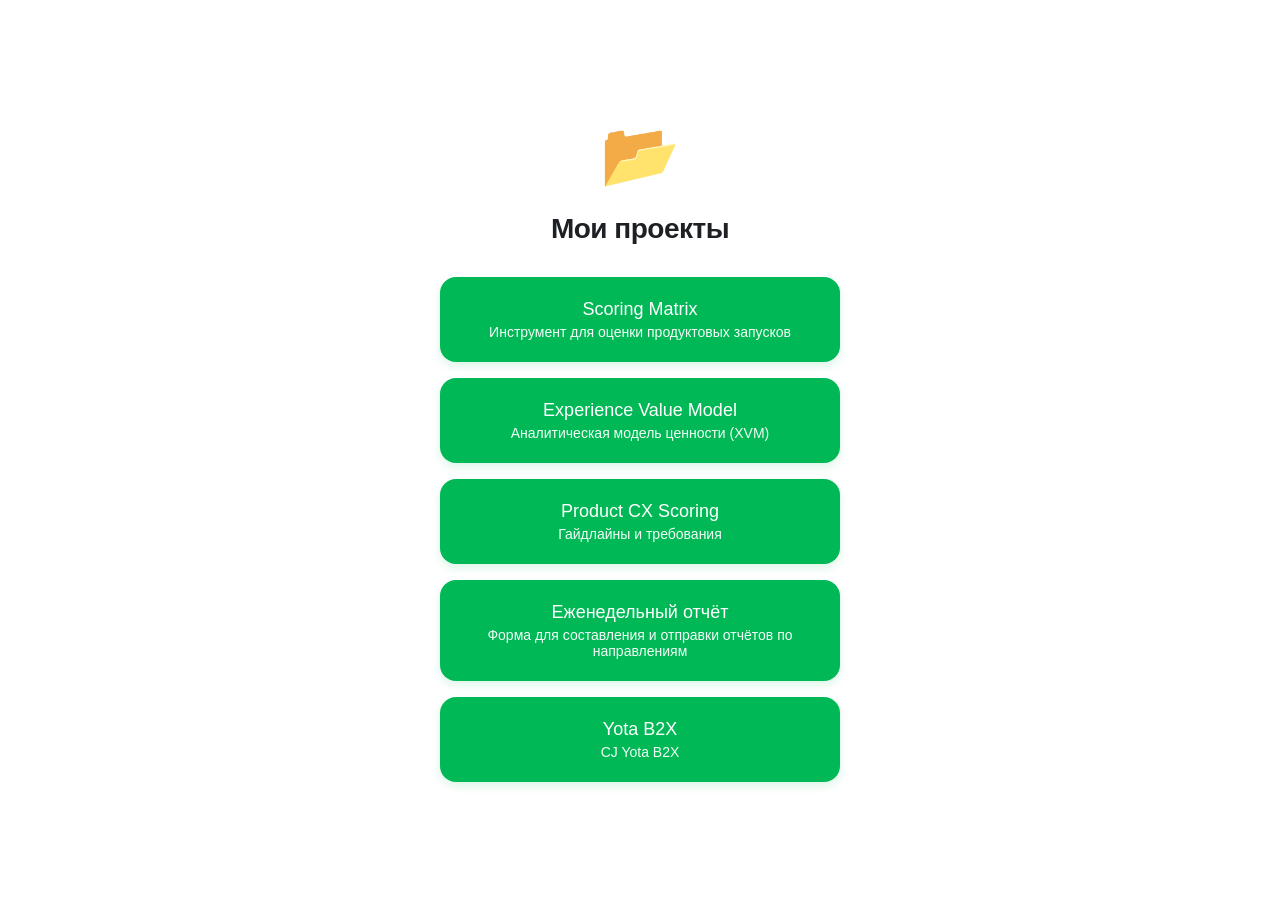
==== index.html @ f7810778 "Update index.html" ====
<!DOCTYPE html>
<html lang="ru">
<head>
    <meta charset="UTF-8">
    <meta name="viewport" content="width=device-width, initial-scale=1.0">
    <title>Проекты B2X x CX</title>
    <style>
        :root {
            --primary-green: #00B956;
            --accent-purple: #731982;
            --bg-light: #F2F4F7;
            --border-gray: #D2D5DA;
            --text-main: #1D2024;
            --gradient: linear-gradient(135deg, #00B956, #00D2FF);
            --font-family: 'MegaFon Graphik LC', 'MegaFon Graphik LC Regular', sans-serif;
        }
        body {
            background-color: #ffffff;
            font-family: var(--font-family);
            margin: 0;
            display: flex;
            justify-content: center;
            align-items: center;
            min-height: 100vh;
            color: var(--text-main);
        }
        .container {
            text-align: center;
            padding: 20px;
            max-width: 400px;
            width: 100%;
        }
        .icon {
            font-size: 64px;
            margin-bottom: 20px;
            display: block;
        }
        h1 {
            font-weight: 600;
            color: var(--text-main);
            margin-bottom: 32px;
            font-size: 28px;
            letter-spacing: -0.5px;
        }
        .links-container {
            display: flex;
            flex-direction: column;
            gap: 16px;
        }
        .project-link {
            text-decoration: none;
            color: white;
            background-color: var(--primary-green);
            padding: 22px;
            border-radius: 16px;
            font-weight: 500;
            font-size: 18px;
            transition: all 0.3s ease;
            display: block;
            box-shadow: 0 4px 10px rgba(0, 185, 86, 0.15);
        }
        .project-link:hover {
            background: var(--gradient);
            transform: translateY(-3px);
            box-shadow: 0 8px 24px rgba(0, 185, 86, 0.3);
        }
        .project-title {
            display: block;
            margin-bottom: 4px;
        }
        .description {
            color: rgba(255, 255, 255, 0.95);
            font-size: 14px;
            font-weight: 300;
        }
    </style>
</head>
<body>
<div class="container">
    <span class="icon">📂</span>
    <h1>Мои проекты</h1>

    <div class="links-container">
        <a href="./scoring_matrix/" class="project-link">
            <span class="project-title">Scoring Matrix</span>
            <div class="description">Инструмент для оценки продуктовых запусков</div>
        </a>
        <a href="./XVM/" class="project-link">
            <span class="project-title">Experience Value Model</span>
            <div class="description">Аналитическая модель ценности (XVM)</div>
        </a>
        <a href="./Product CX Scoring/" class="project-link">
            <span class="project-title">Product CX Scoring</span>
            <div class="description">Гайдлайны и требования</div>
        </a>
        <a href="./weekly-report/" class="project-link">
            <span class="project-title">Еженедельный отчёт</span>
            <div class="description">Форма для составления и отправки отчётов по направлениям</div>
        </a>
        <a href="./Yota B2X/" class="project-link">
            <span class="project-title">Yota B2X</span>
            <div class="description">CJ Yota B2X</div>
        </a>
    </div>
</div>
</body>
</html>
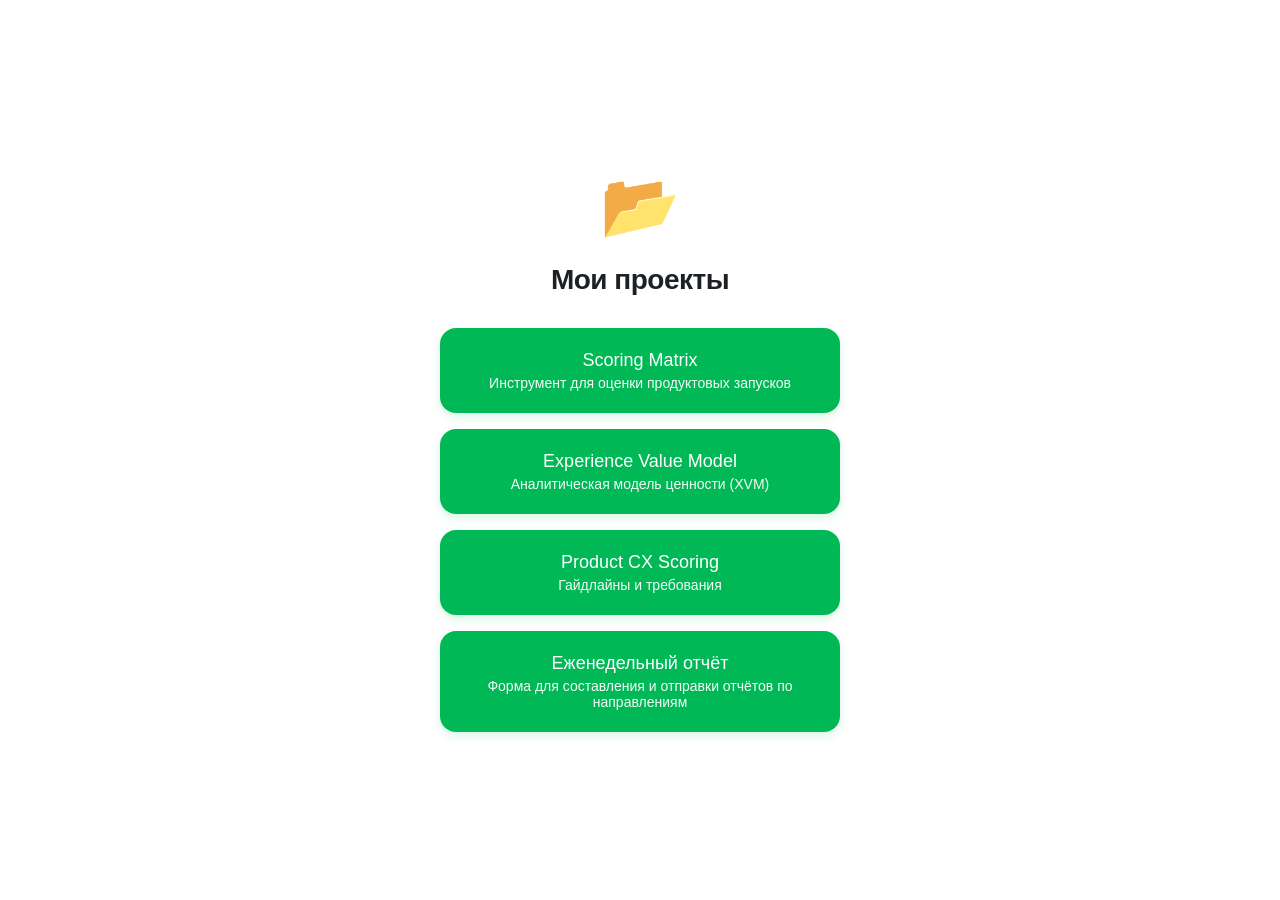
==== commit cb940f57: "Update index.html" ====
--- a/index.html
+++ b/index.html
@@ -97,10 +97,6 @@
             <span class="project-title">Еженедельный отчёт</span>
             <div class="description">Форма для составления и отправки отчётов по направлениям</div>
         </a>
-        <a href="./Yota B2X/" class="project-link">
-            <span class="project-title">Yota B2X</span>
-            <div class="description">CJ Yota B2X</div>
-        </a>
     </div>
 </div>
 </body>
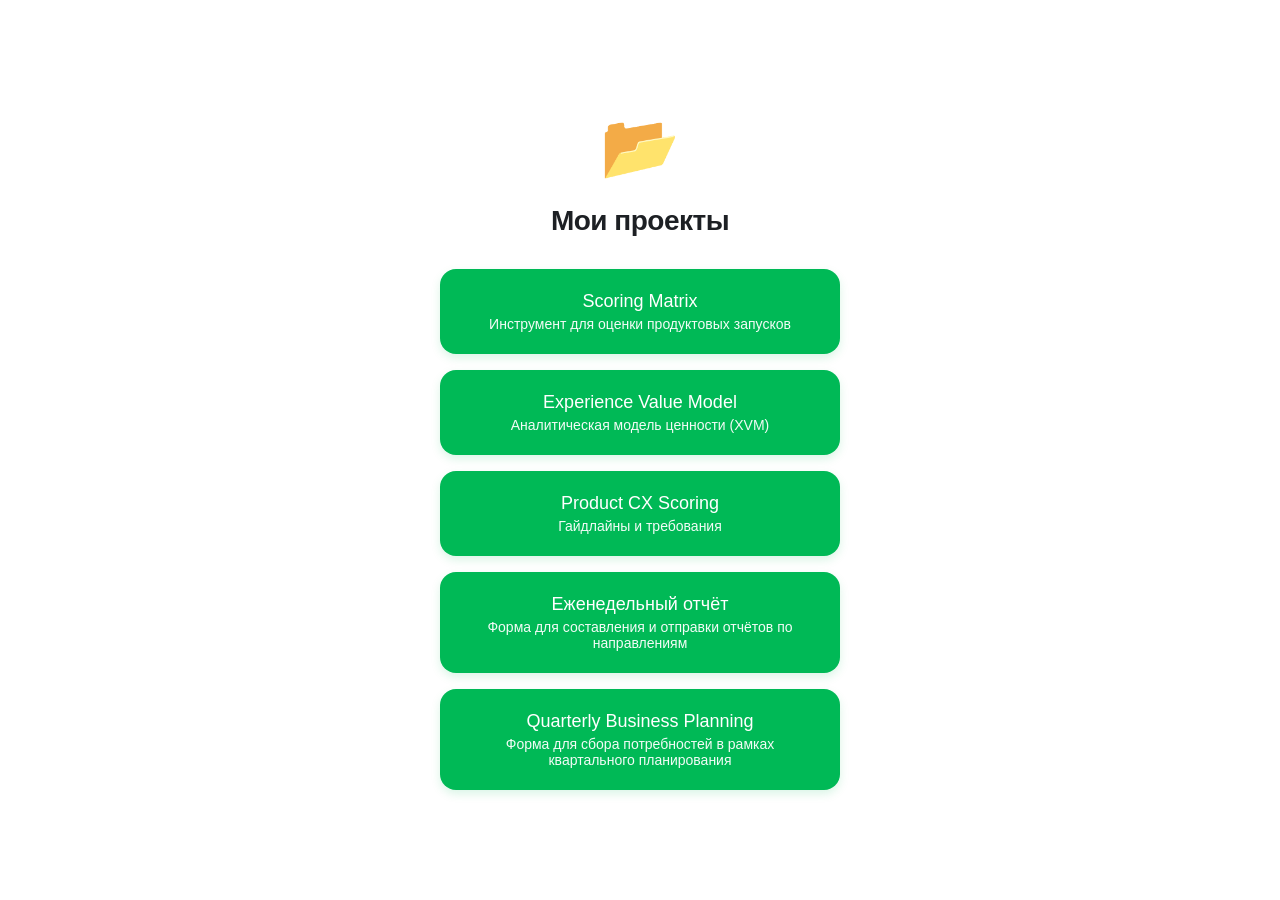
==== commit 80ea111d: "Update index.html" ====
--- a/index.html
+++ b/index.html
@@ -97,6 +97,10 @@
             <span class="project-title">Еженедельный отчёт</span>
             <div class="description">Форма для составления и отправки отчётов по направлениям</div>
         </a>
+        <a href="./QBP/" class="project-link">
+            <span class="project-title">Quarterly Business Planning</span>
+            <div class="description">Форма для сбора потребностей в рамках квартального планирования</div>
+        </a>
     </div>
 </div>
 </body>
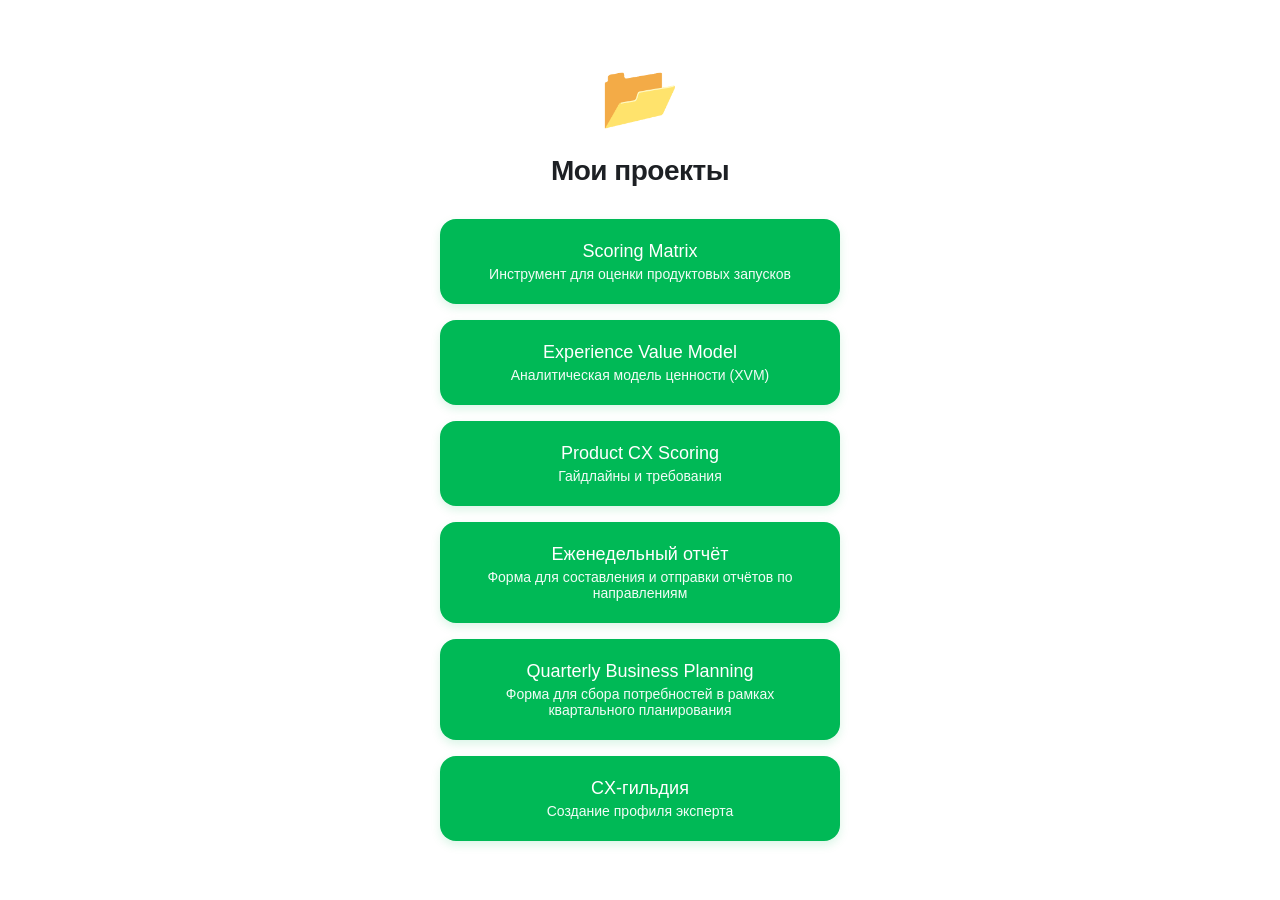
==== commit 67ca1c2a: "Update index.html" ====
--- a/index.html
+++ b/index.html
@@ -101,6 +101,10 @@
             <span class="project-title">Quarterly Business Planning</span>
             <div class="description">Форма для сбора потребностей в рамках квартального планирования</div>
         </a>
+        <a href="./CX_Guild/" class="project-link">
+            <span class="project-title">CX-гильдия</span>
+            <div class="description">Создание профиля эксперта</div>
+        </a>
     </div>
 </div>
 </body>
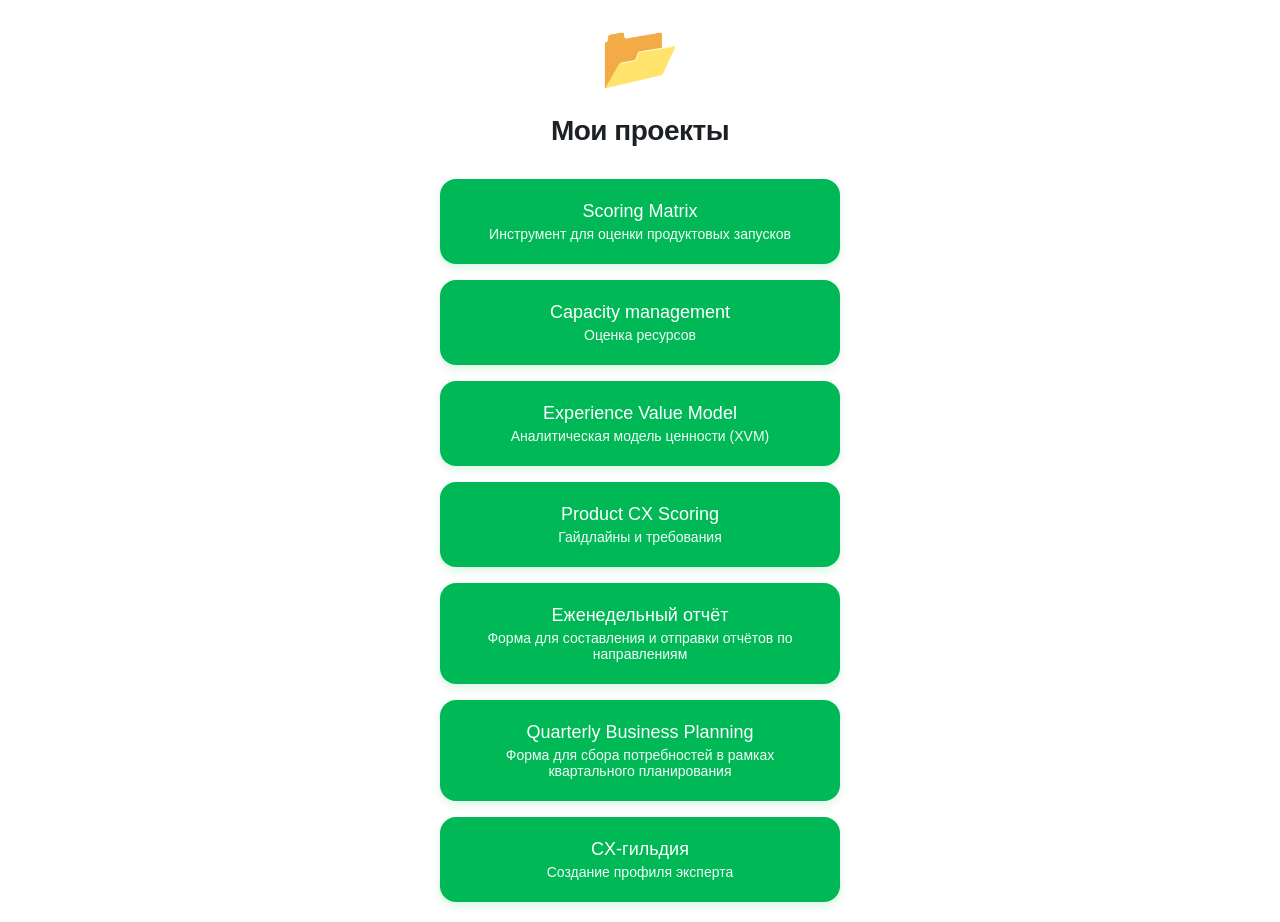
==== commit 6adf85a7: "Update index.html" ====
--- a/index.html
+++ b/index.html
@@ -85,6 +85,10 @@
             <span class="project-title">Scoring Matrix</span>
             <div class="description">Инструмент для оценки продуктовых запусков</div>
         </a>
+        <a href="./Capacity/" class="project-link">
+            <span class="project-title">Capacity management</span>
+            <div class="description">Оценка ресурсов</div>
+        </a>
         <a href="./XVM/" class="project-link">
             <span class="project-title">Experience Value Model</span>
             <div class="description">Аналитическая модель ценности (XVM)</div>
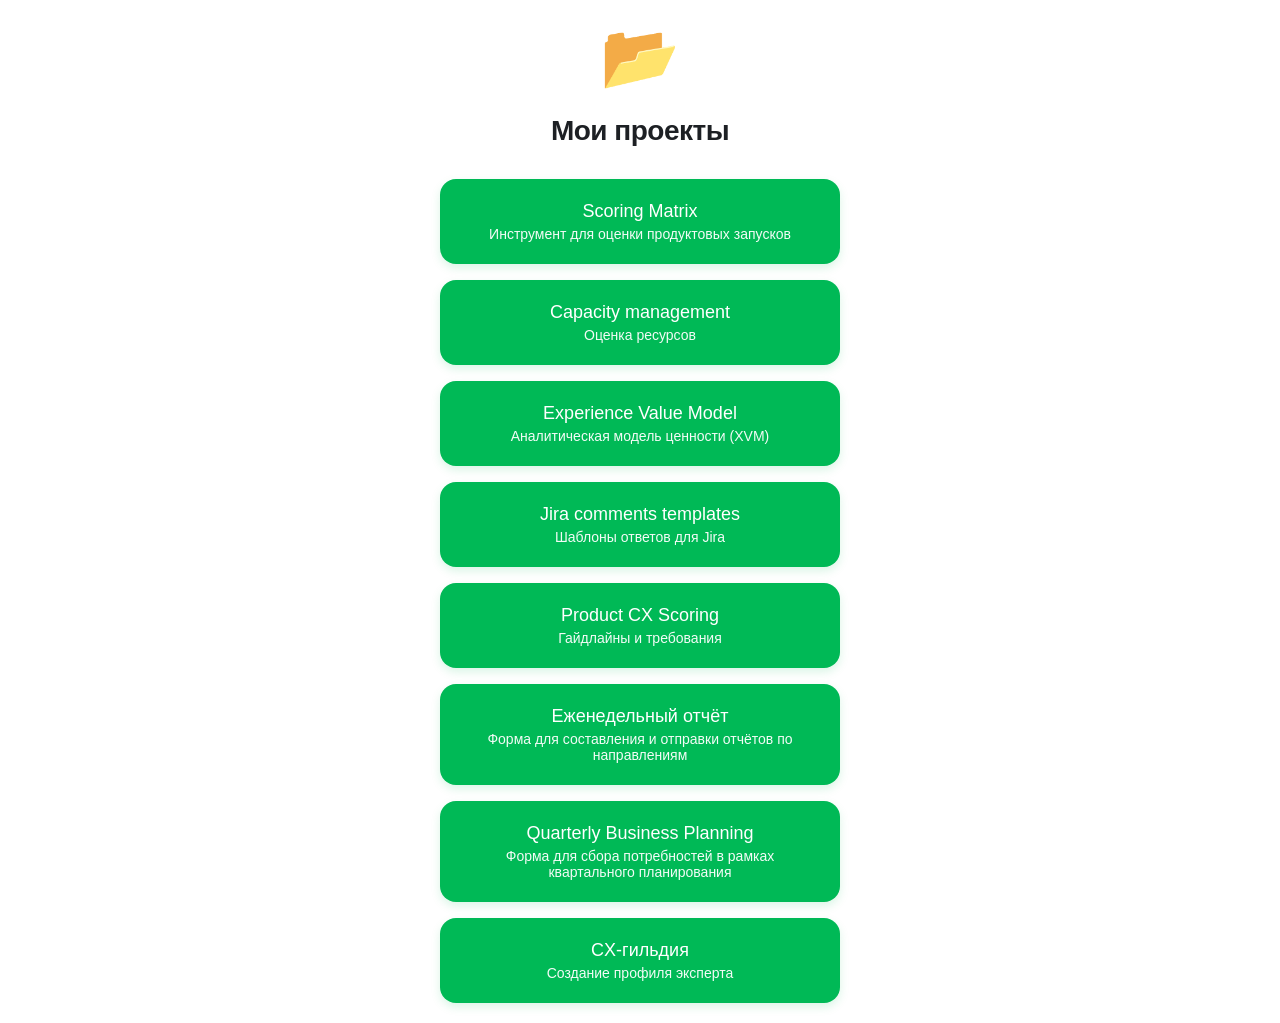
==== commit 5df7fbd0: "Update index.html" ====
--- a/index.html
+++ b/index.html
@@ -93,6 +93,10 @@
             <span class="project-title">Experience Value Model</span>
             <div class="description">Аналитическая модель ценности (XVM)</div>
         </a>
+        <a href="./Jira comments/" class="project-link">
+            <span class="project-title">Jira comments templates</span>
+            <div class="description">Шаблоны ответов для Jira</div>
+        </a>
         <a href="./Product CX Scoring/" class="project-link">
             <span class="project-title">Product CX Scoring</span>
             <div class="description">Гайдлайны и требования</div>
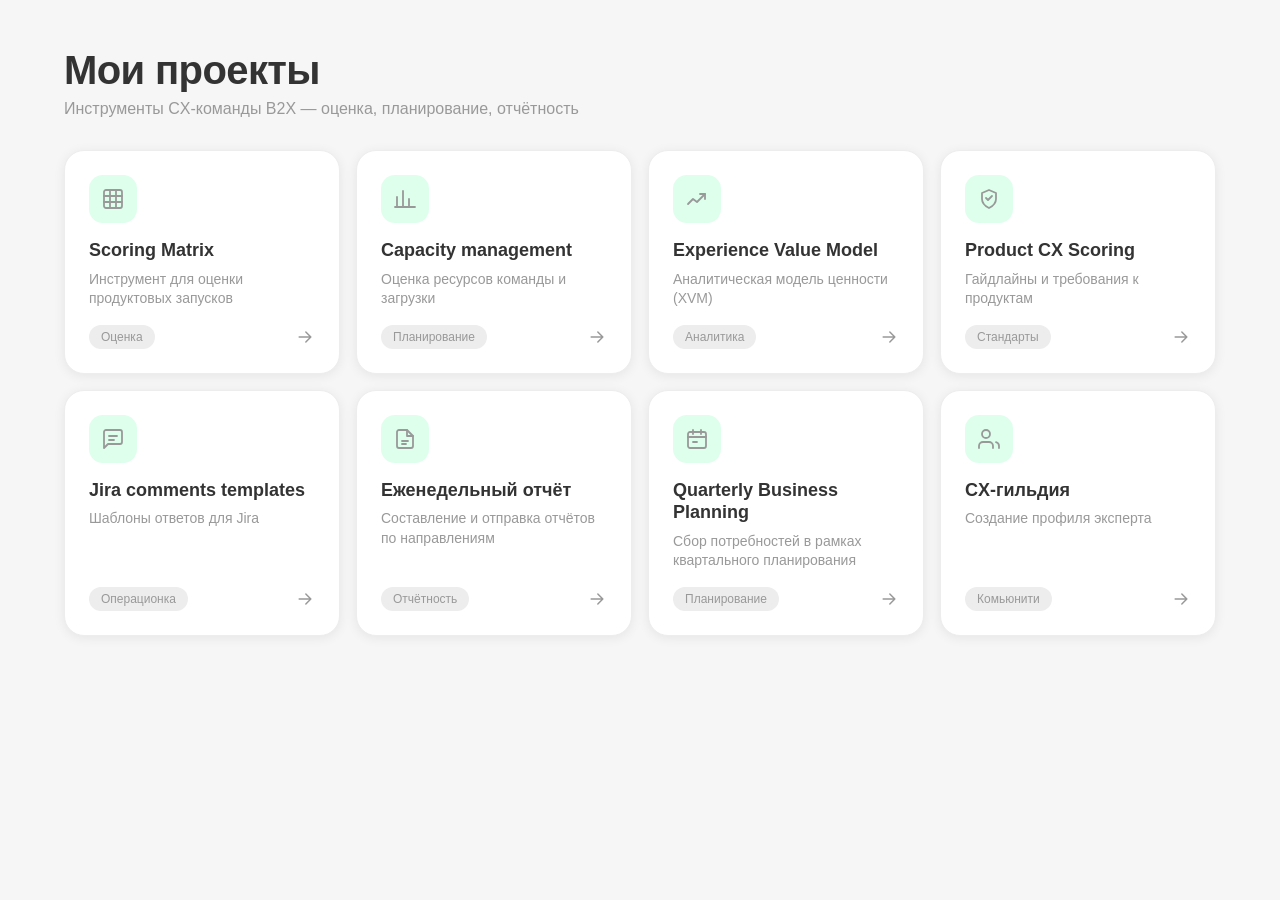
==== commit 308f1381: "Update index.html" ====
--- a/index.html
+++ b/index.html
@@ -1,119 +1,330 @@
 <!DOCTYPE html>
 <html lang="ru">
 <head>
-    <meta charset="UTF-8">
-    <meta name="viewport" content="width=device-width, initial-scale=1.0">
-    <title>Проекты B2X x CX</title>
-    <style>
-        :root {
-            --primary-green: #00B956;
-            --accent-purple: #731982;
-            --bg-light: #F2F4F7;
-            --border-gray: #D2D5DA;
-            --text-main: #1D2024;
-            --gradient: linear-gradient(135deg, #00B956, #00D2FF);
-            --font-family: 'MegaFon Graphik LC', 'MegaFon Graphik LC Regular', sans-serif;
-        }
-        body {
-            background-color: #ffffff;
-            font-family: var(--font-family);
-            margin: 0;
-            display: flex;
-            justify-content: center;
-            align-items: center;
-            min-height: 100vh;
-            color: var(--text-main);
-        }
-        .container {
-            text-align: center;
-            padding: 20px;
-            max-width: 400px;
-            width: 100%;
-        }
-        .icon {
-            font-size: 64px;
-            margin-bottom: 20px;
-            display: block;
-        }
-        h1 {
-            font-weight: 600;
-            color: var(--text-main);
-            margin-bottom: 32px;
-            font-size: 28px;
-            letter-spacing: -0.5px;
-        }
-        .links-container {
-            display: flex;
-            flex-direction: column;
-            gap: 16px;
-        }
-        .project-link {
-            text-decoration: none;
-            color: white;
-            background-color: var(--primary-green);
-            padding: 22px;
-            border-radius: 16px;
-            font-weight: 500;
-            font-size: 18px;
-            transition: all 0.3s ease;
-            display: block;
-            box-shadow: 0 4px 10px rgba(0, 185, 86, 0.15);
-        }
-        .project-link:hover {
-            background: var(--gradient);
-            transform: translateY(-3px);
-            box-shadow: 0 8px 24px rgba(0, 185, 86, 0.3);
-        }
-        .project-title {
-            display: block;
-            margin-bottom: 4px;
-        }
-        .description {
-            color: rgba(255, 255, 255, 0.95);
-            font-size: 14px;
-            font-weight: 300;
-        }
-    </style>
+<meta charset="UTF-8">
+<meta name="viewport" content="width=device-width, initial-scale=1.0">
+<title>Проекты B2X x CX</title>
+<style>
+:root {
+  /* Brand */
+  --mf-green: #00B956;
+  --mf-green-hover: #10E272;
+  --mf-button-down: #404D46;
+  --mf-purple: #731982;
+
+  --mf-banner-gradient: linear-gradient(90deg, #F5F1F8 0%, #EAE6EF 28%, #E3DEE9 48%, #D9D4E0 72%, #D1CBD9 100%);
+  --mf-accent-callout-gradient: linear-gradient(105deg, #A74DF4 0%, #8E63F4 34%, #647FF4 66%, #35B8EF 100%);
+
+  /* Neutral */
+  --mf-bg: #F6F6F6;
+  --mf-surface: #FFFFFF;
+  --mf-surface-secondary: #EDEDED;
+  --mf-border: #D8D8D8;
+  --mf-text: #333333;
+  --mf-text-secondary: #999999;
+  --mf-text-disabled: #999999;
+
+  /* Semantic */
+  --mf-error: #F62434;
+  --mf-warning: #FFA717;
+  --mf-info: #34AAF2;
+  --mf-success: #00B956;
+
+  /* Soft */
+  --mf-soft-green: #DDFFEC;
+  --mf-soft-purple: #F2E5FF;
+  --mf-soft-warning: #FFEDD1;
+  --mf-soft-error: #FFC5C9;
+  --mf-soft-info: #D8F1FF;
+
+  /* Radius */
+  --mf-radius-card: 24px;
+  --mf-radius-tile: 20px;
+  --mf-radius-input: 16px;
+  --mf-radius-button: 14px;
+  --mf-radius-nav: 12px;
+  --mf-radius-pill: 999px;
+
+  /* Shadow */
+  --mf-shadow-card: 0 2px 12px rgba(0,0,0,0.07);
+  --mf-shadow-card-hover: 0 8px 28px rgba(0,0,0,0.12);
+  --mf-shadow-button-hover: 0 4px 16px rgba(0,185,86,0.30);
+  --mf-shadow-modal: 0 12px 40px rgba(0,0,0,0.14);
+
+  /* Spacing */
+  --mf-space-xs: 4px;
+  --mf-space-sm: 8px;
+  --mf-space-md: 16px;
+  --mf-space-lg: 24px;
+  --mf-space-xl: 32px;
+  --mf-space-xxl: 48px;
+  --mf-space-xxxl: 64px;
+
+  /* Typography */
+  --mf-font: "MegaFon Graphik LC", Inter, Arial, sans-serif;
+}
+
+* { box-sizing: border-box; }
+
+body {
+  margin: 0;
+  background: var(--mf-bg);
+  font-family: var(--mf-font);
+  color: var(--mf-text);
+  -webkit-font-smoothing: antialiased;
+}
+
+.page {
+  max-width: 1200px;
+  margin: 0 auto;
+  padding: var(--mf-space-xxl) var(--mf-space-lg) var(--mf-space-xxxl);
+}
+
+.page-header {
+  margin-bottom: var(--mf-space-xl);
+}
+
+h1 {
+  font-size: 40px;
+  line-height: 1.1;
+  font-weight: 700;
+  margin: 0 0 var(--mf-space-sm);
+  letter-spacing: -0.6px;
+}
+
+.subtitle {
+  font-size: 16px;
+  color: var(--mf-text-secondary);
+  margin: 0;
+}
+
+/* ——— Сетка плиток ——— */
+.grid {
+  display: grid;
+  grid-template-columns: repeat(4, 1fr);
+  gap: var(--mf-space-md);
+  align-items: stretch;
+}
+
+@media (max-width: 1080px) { .grid { grid-template-columns: repeat(3, 1fr); } }
+@media (max-width: 820px)  { .grid { grid-template-columns: repeat(2, 1fr); } }
+@media (max-width: 520px)  {
+  .grid { grid-template-columns: 1fr; }
+  h1 { font-size: 32px; }
+  .page { padding: var(--mf-space-xl) var(--mf-space-md) var(--mf-space-xxl); }
+}
+
+/* ——— Плитка ——— */
+.tile {
+  display: flex;
+  flex-direction: column;
+  min-height: 200px;
+  padding: var(--mf-space-lg);
+  background: var(--mf-surface);
+  border: 1.5px solid var(--mf-surface-secondary);
+  border-radius: var(--mf-radius-tile);
+  box-shadow: var(--mf-shadow-card);
+  text-decoration: none;
+  color: inherit;
+  transition: all 0.2s ease;
+}
+
+.tile:hover {
+  border-color: var(--mf-green);
+  box-shadow: var(--mf-shadow-card-hover);
+  transform: translateY(-2px);
+}
+
+.tile-icon {
+  width: 48px;
+  height: 48px;
+  border-radius: var(--mf-radius-button);
+  background: var(--mf-soft-green);
+  display: flex;
+  align-items: center;
+  justify-content: center;
+  margin-bottom: var(--mf-space-md);
+  flex: none;
+}
+
+.tile-icon svg {
+  width: 24px;
+  height: 24px;
+  stroke: var(--mf-text-secondary);
+  stroke-width: 1.8;
+  fill: none;
+  stroke-linecap: round;
+  stroke-linejoin: round;
+  transition: stroke 0.2s ease;
+}
+
+.tile:hover .tile-icon svg { stroke: var(--mf-green); }
+
+.tile-title {
+  font-size: 18px;
+  font-weight: 600;
+  line-height: 1.25;
+  margin: 0 0 var(--mf-space-sm);
+}
+
+.tile-desc {
+  font-size: 14px;
+  line-height: 1.4;
+  color: var(--mf-text-secondary);
+  margin: 0 0 var(--mf-space-md);
+}
+
+.tile-footer {
+  margin-top: auto;
+  display: flex;
+  align-items: center;
+  gap: var(--mf-space-sm);
+}
+
+.tag {
+  display: inline-block;
+  padding: 4px 12px;
+  border-radius: var(--mf-radius-pill);
+  background: var(--mf-surface-secondary);
+  color: var(--mf-text-secondary);
+  font-size: 12px;
+  line-height: 16px;
+  font-weight: 500;
+}
+
+.arrow {
+  margin-left: auto;
+  width: 20px;
+  height: 20px;
+  stroke: var(--mf-text-secondary);
+  stroke-width: 1.8;
+  fill: none;
+  stroke-linecap: round;
+  stroke-linejoin: round;
+  transition: stroke 0.2s ease, transform 0.2s ease;
+}
+
+.tile:hover .arrow {
+  stroke: var(--mf-green);
+  transform: translateX(3px);
+}
+</style>
 </head>
 <body>
-<div class="container">
-    <span class="icon">📂</span>
+<div class="page">
+
+  <header class="page-header">
     <h1>Мои проекты</h1>
-
-    <div class="links-container">
-        <a href="./scoring_matrix/" class="project-link">
-            <span class="project-title">Scoring Matrix</span>
-            <div class="description">Инструмент для оценки продуктовых запусков</div>
-        </a>
-        <a href="./Capacity/" class="project-link">
-            <span class="project-title">Capacity management</span>
-            <div class="description">Оценка ресурсов</div>
-        </a>
-        <a href="./XVM/" class="project-link">
-            <span class="project-title">Experience Value Model</span>
-            <div class="description">Аналитическая модель ценности (XVM)</div>
-        </a>
-        <a href="./Jira comments/" class="project-link">
-            <span class="project-title">Jira comments templates</span>
-            <div class="description">Шаблоны ответов для Jira</div>
-        </a>
-        <a href="./Product CX Scoring/" class="project-link">
-            <span class="project-title">Product CX Scoring</span>
-            <div class="description">Гайдлайны и требования</div>
-        </a>
-        <a href="./weekly-report/" class="project-link">
-            <span class="project-title">Еженедельный отчёт</span>
-            <div class="description">Форма для составления и отправки отчётов по направлениям</div>
-        </a>
-        <a href="./QBP/" class="project-link">
-            <span class="project-title">Quarterly Business Planning</span>
-            <div class="description">Форма для сбора потребностей в рамках квартального планирования</div>
-        </a>
-        <a href="./CX_Guild/" class="project-link">
-            <span class="project-title">CX-гильдия</span>
-            <div class="description">Создание профиля эксперта</div>
-        </a>
-    </div>
+    <p class="subtitle">Инструменты CX-команды B2X — оценка, планирование, отчётность</p>
+  </header>
+
+  <div class="grid">
+
+    <!-- Scoring Matrix -->
+    <a class="tile" href="./scoring_matrix/">
+      <div class="tile-icon">
+        <svg viewBox="0 0 24 24"><rect x="3" y="3" width="18" height="18" rx="2"/><path d="M9 3v18M15 3v18M3 9h18M3 15h18"/></svg>
+      </div>
+      <h3 class="tile-title">Scoring Matrix</h3>
+      <p class="tile-desc">Инструмент для оценки продуктовых запусков</p>
+      <div class="tile-footer">
+        <span class="tag">Оценка</span>
+        <svg class="arrow" viewBox="0 0 24 24"><path d="M5 12h14M13 6l6 6-6 6"/></svg>
+      </div>
+    </a>
+
+    <!-- Capacity -->
+    <a class="tile" href="./Capacity/">
+      <div class="tile-icon">
+        <svg viewBox="0 0 24 24"><path d="M4 20V10M10 20V4M16 20v-8M22 20H2"/></svg>
+      </div>
+      <h3 class="tile-title">Capacity management</h3>
+      <p class="tile-desc">Оценка ресурсов команды и загрузки</p>
+      <div class="tile-footer">
+        <span class="tag">Планирование</span>
+        <svg class="arrow" viewBox="0 0 24 24"><path d="M5 12h14M13 6l6 6-6 6"/></svg>
+      </div>
+    </a>
+
+    <!-- XVM -->
+    <a class="tile" href="./XVM/">
+      <div class="tile-icon">
+        <svg viewBox="0 0 24 24"><path d="M3 17l5-5 4 3 8-8"/><path d="M15 7h5v5"/></svg>
+      </div>
+      <h3 class="tile-title">Experience Value Model</h3>
+      <p class="tile-desc">Аналитическая модель ценности (XVM)</p>
+      <div class="tile-footer">
+        <span class="tag">Аналитика</span>
+        <svg class="arrow" viewBox="0 0 24 24"><path d="M5 12h14M13 6l6 6-6 6"/></svg>
+      </div>
+    </a>
+
+    <!-- Product CX Scoring -->
+    <a class="tile" href="./Product CX Scoring/">
+      <div class="tile-icon">
+        <svg viewBox="0 0 24 24"><path d="M9 11l2 2 4-4"/><path d="M12 3l7 3v6c0 4-3 7-7 9-4-2-7-5-7-9V6l7-3z"/></svg>
+      </div>
+      <h3 class="tile-title">Product CX Scoring</h3>
+      <p class="tile-desc">Гайдлайны и требования к продуктам</p>
+      <div class="tile-footer">
+        <span class="tag">Стандарты</span>
+        <svg class="arrow" viewBox="0 0 24 24"><path d="M5 12h14M13 6l6 6-6 6"/></svg>
+      </div>
+    </a>
+
+    <!-- Jira comments -->
+    <a class="tile" href="./Jira comments/">
+      <div class="tile-icon">
+        <svg viewBox="0 0 24 24"><path d="M21 15a2 2 0 0 1-2 2H7l-4 4V5a2 2 0 0 1 2-2h14a2 2 0 0 1 2 2z"/><path d="M8 9h8M8 13h5"/></svg>
+      </div>
+      <h3 class="tile-title">Jira comments templates</h3>
+      <p class="tile-desc">Шаблоны ответов для Jira</p>
+      <div class="tile-footer">
+        <span class="tag">Операционка</span>
+        <svg class="arrow" viewBox="0 0 24 24"><path d="M5 12h14M13 6l6 6-6 6"/></svg>
+      </div>
+    </a>
+
+    <!-- Weekly report -->
+    <a class="tile" href="./weekly-report/">
+      <div class="tile-icon">
+        <svg viewBox="0 0 24 24"><path d="M14 3H6a2 2 0 0 0-2 2v14a2 2 0 0 0 2 2h12a2 2 0 0 0 2-2V9z"/><path d="M14 3v6h6M9 14h6M9 17h4"/></svg>
+      </div>
+      <h3 class="tile-title">Еженедельный отчёт</h3>
+      <p class="tile-desc">Составление и отправка отчётов по направлениям</p>
+      <div class="tile-footer">
+        <span class="tag">Отчётность</span>
+        <svg class="arrow" viewBox="0 0 24 24"><path d="M5 12h14M13 6l6 6-6 6"/></svg>
+      </div>
+    </a>
+
+    <!-- QBP -->
+    <a class="tile" href="./QBP/">
+      <div class="tile-icon">
+        <svg viewBox="0 0 24 24"><rect x="3" y="5" width="18" height="16" rx="2"/><path d="M3 10h18M8 3v4M16 3v4M8 15h4"/></svg>
+      </div>
+      <h3 class="tile-title">Quarterly Business Planning</h3>
+      <p class="tile-desc">Сбор потребностей в рамках квартального планирования</p>
+      <div class="tile-footer">
+        <span class="tag">Планирование</span>
+        <svg class="arrow" viewBox="0 0 24 24"><path d="M5 12h14M13 6l6 6-6 6"/></svg>
+      </div>
+    </a>
+
+    <!-- CX Guild -->
+    <a class="tile" href="./CX_Guild/">
+      <div class="tile-icon">
+        <svg viewBox="0 0 24 24"><path d="M16 21v-2a4 4 0 0 0-4-4H6a4 4 0 0 0-4 4v2"/><circle cx="9" cy="7" r="4"/><path d="M22 21v-2a4 4 0 0 0-3-3.87"/></svg>
+      </div>
+      <h3 class="tile-title">CX-гильдия</h3>
+      <p class="tile-desc">Создание профиля эксперта</p>
+      <div class="tile-footer">
+        <span class="tag">Комьюнити</span>
+        <svg class="arrow" viewBox="0 0 24 24"><path d="M5 12h14M13 6l6 6-6 6"/></svg>
+      </div>
+    </a>
+
+  </div>
 </div>
 </body>
 </html>
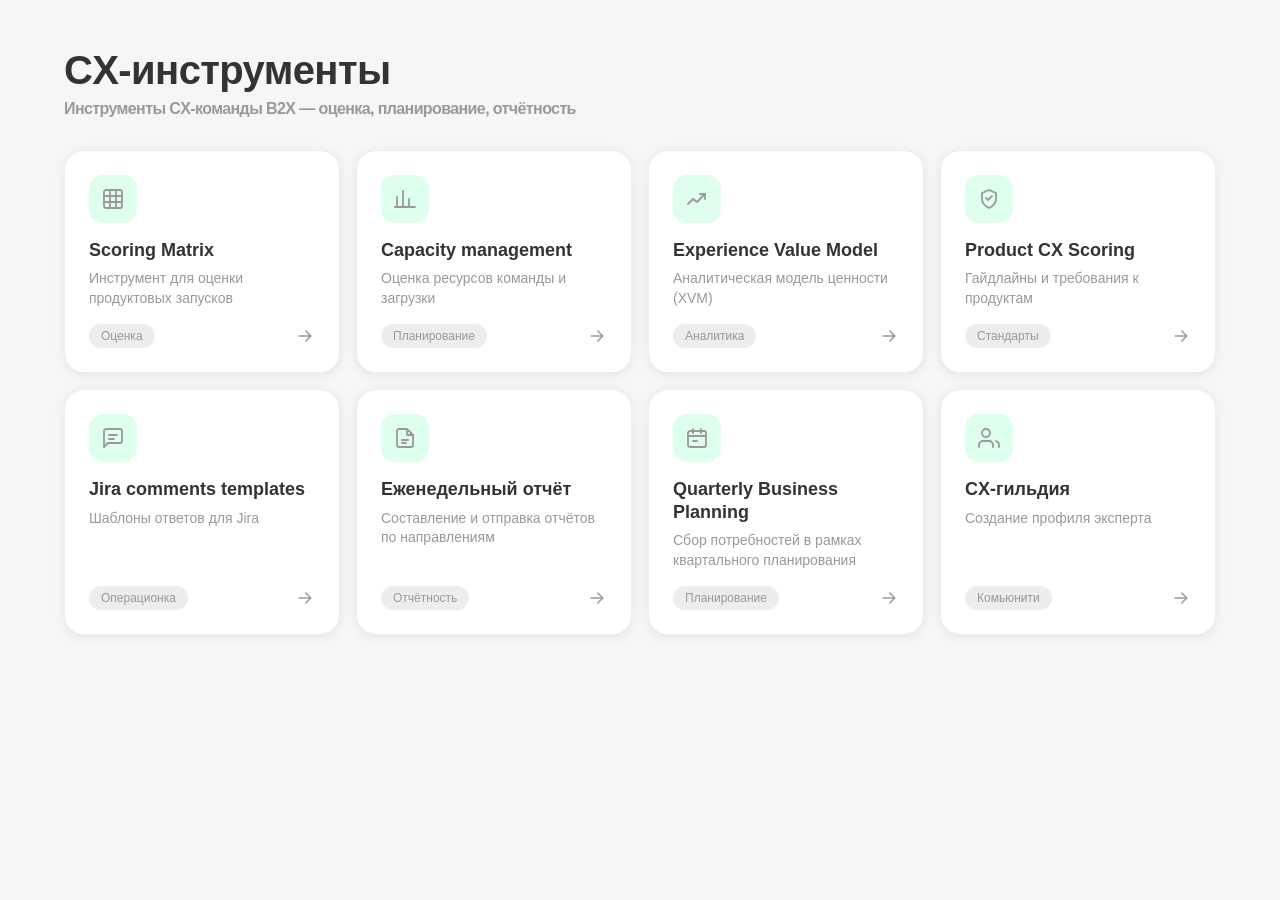
==== commit d277ad62: "Update index.html" ====
--- a/index.html
+++ b/index.html
@@ -214,7 +214,7 @@
 <div class="page">
 
   <header class="page-header">
-    <h1>Мои проекты</h1>
+    <h1>CX-инструменты <h1>
     <p class="subtitle">Инструменты CX-команды B2X — оценка, планирование, отчётность</p>
   </header>
 
